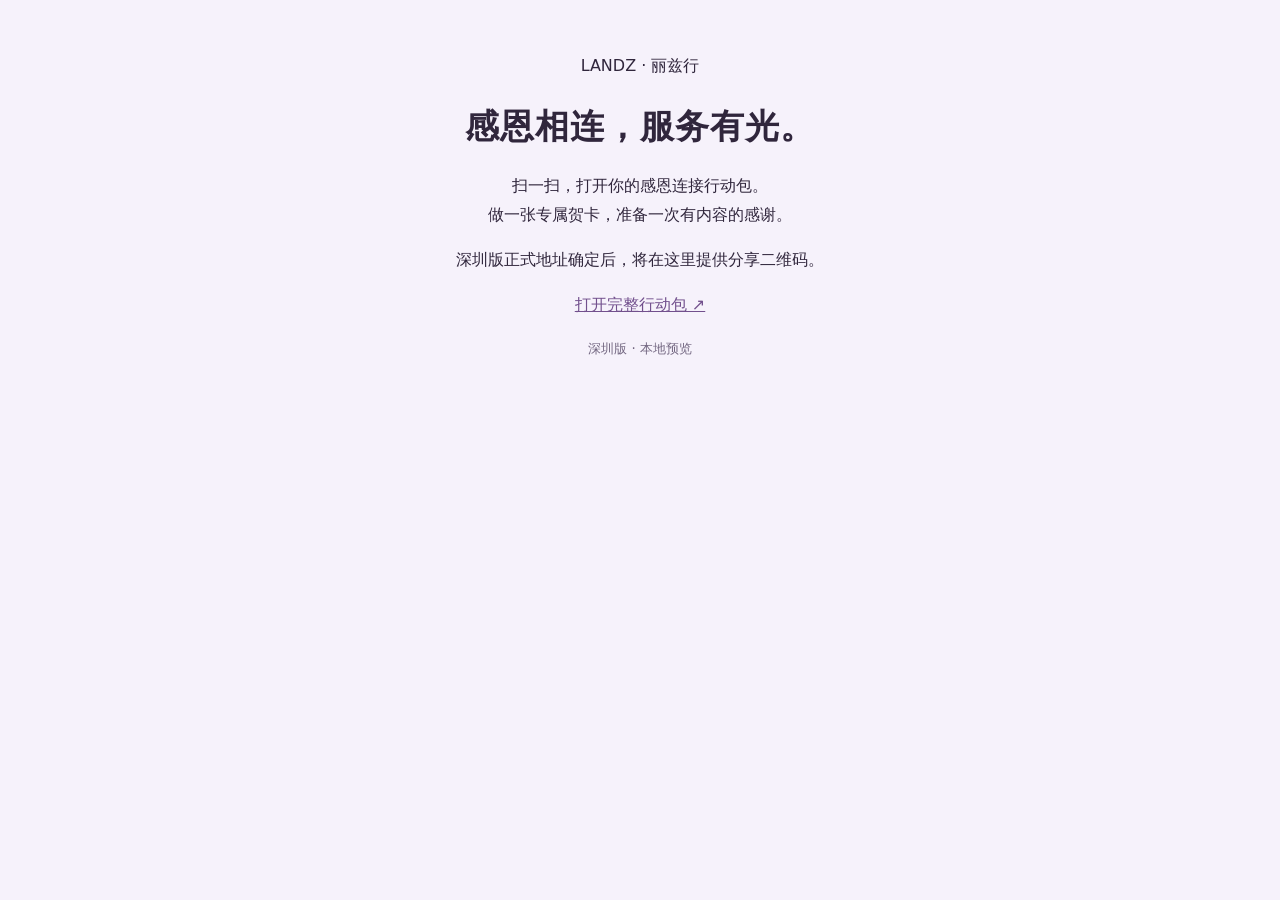
==== qr.html @ ee21bde1 "Publish Shenzhen gratitude website" ====
<!doctype html><html lang="zh-CN"><meta charset="utf-8"><meta name="viewport" content="width=device-width,initial-scale=1"><title>感恩连接行动包｜固定入口二维码</title><style>body{margin:0;background:#f6f2fb;color:#30263c;font-family:system-ui,"PingFang SC","Microsoft YaHei",sans-serif}main{max-width:680px;padding:36px 24px;margin:auto;text-align:center}h1{font-size:34px;letter-spacing:1px}p{line-height:1.8}a{color:#72508d}img{display:block;max-width:80%;width:360px;height:auto;margin:24px auto;background:white;border:18px solid white;border-radius:18px}.btn{display:inline-block;background:#745391;color:white;padding:13px 20px;border-radius:12px;text-decoration:none}small{display:block;color:#736781;margin:20px 0}code{word-break:break-all}</style><main><p>LANDZ · 丽兹行</p><h1>感恩相连，服务有光。</h1><p>扫一扫，打开你的感恩连接行动包。<br>做一张专属贺卡，准备一次有内容的感谢。</p><p>深圳版正式地址确定后，将在这里提供分享二维码。</p><p><a href="./">打开完整行动包 ↗</a></p><small>深圳版 · 本地预览</small></main></html>
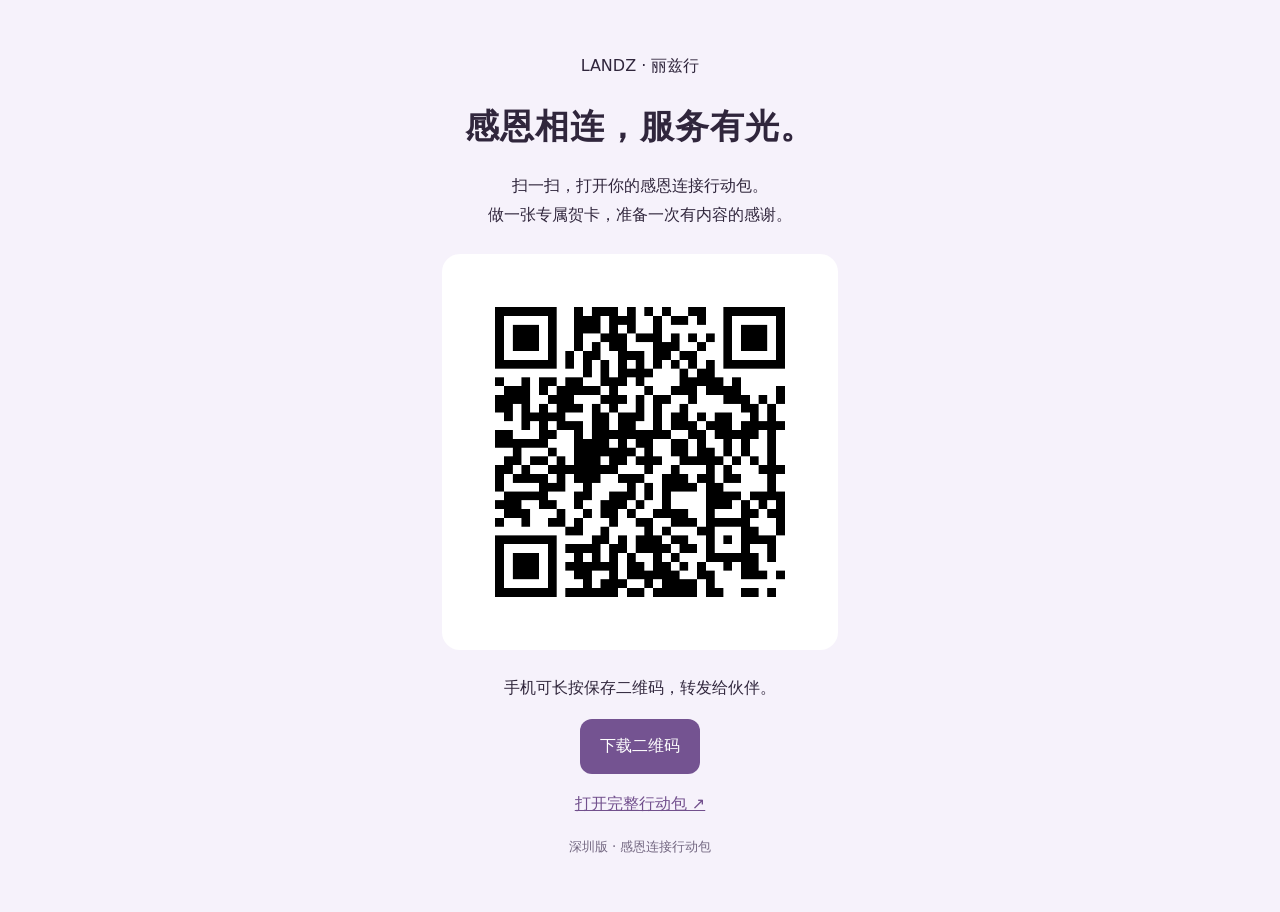
==== commit aa66e7b4: "Add scannable Shenzhen toolkit QR code" ====
--- a/qr.html
+++ b/qr.html
@@ -1 +1 @@
-<!doctype html><html lang="zh-CN"><meta charset="utf-8"><meta name="viewport" content="width=device-width,initial-scale=1"><title>感恩连接行动包｜固定入口二维码</title><style>body{margin:0;background:#f6f2fb;color:#30263c;font-family:system-ui,"PingFang SC","Microsoft YaHei",sans-serif}main{max-width:680px;padding:36px 24px;margin:auto;text-align:center}h1{font-size:34px;letter-spacing:1px}p{line-height:1.8}a{color:#72508d}img{display:block;max-width:80%;width:360px;height:auto;margin:24px auto;background:white;border:18px solid white;border-radius:18px}.btn{display:inline-block;background:#745391;color:white;padding:13px 20px;border-radius:12px;text-decoration:none}small{display:block;color:#736781;margin:20px 0}code{word-break:break-all}</style><main><p>LANDZ · 丽兹行</p><h1>感恩相连，服务有光。</h1><p>扫一扫，打开你的感恩连接行动包。<br>做一张专属贺卡，准备一次有内容的感谢。</p><p>深圳版正式地址确定后，将在这里提供分享二维码。</p><p><a href="./">打开完整行动包 ↗</a></p><small>深圳版 · 本地预览</small></main></html>
+<!doctype html><html lang="zh-CN"><meta charset="utf-8"><meta name="viewport" content="width=device-width,initial-scale=1"><title>感恩连接行动包｜固定入口二维码</title><style>body{margin:0;background:#f6f2fb;color:#30263c;font-family:system-ui,"PingFang SC","Microsoft YaHei",sans-serif}main{max-width:680px;padding:36px 24px;margin:auto;text-align:center}h1{font-size:34px;letter-spacing:1px}p{line-height:1.8}a{color:#72508d}img{display:block;max-width:80%;width:360px;height:auto;margin:24px auto;background:white;border:18px solid white;border-radius:18px}.btn{display:inline-block;background:#745391;color:white;padding:13px 20px;border-radius:12px;text-decoration:none}small{display:block;color:#736781;margin:20px 0}code{word-break:break-all}</style><main><p>LANDZ · 丽兹行</p><h1>感恩相连，服务有光。</h1><p>扫一扫，打开你的感恩连接行动包。<br>做一张专属贺卡，准备一次有内容的感谢。</p><img src="[data-uri]" alt="深圳感恩连接行动包二维码" width="656" height="656"><p>手机可长按保存二维码，转发给伙伴。</p><p><a class="btn" href="[data-uri]" download="深圳感恩连接行动包二维码.png">下载二维码</a></p><p><a href="./">打开完整行动包 ↗</a></p><small>深圳版 · 感恩连接行动包</small></main></html>
